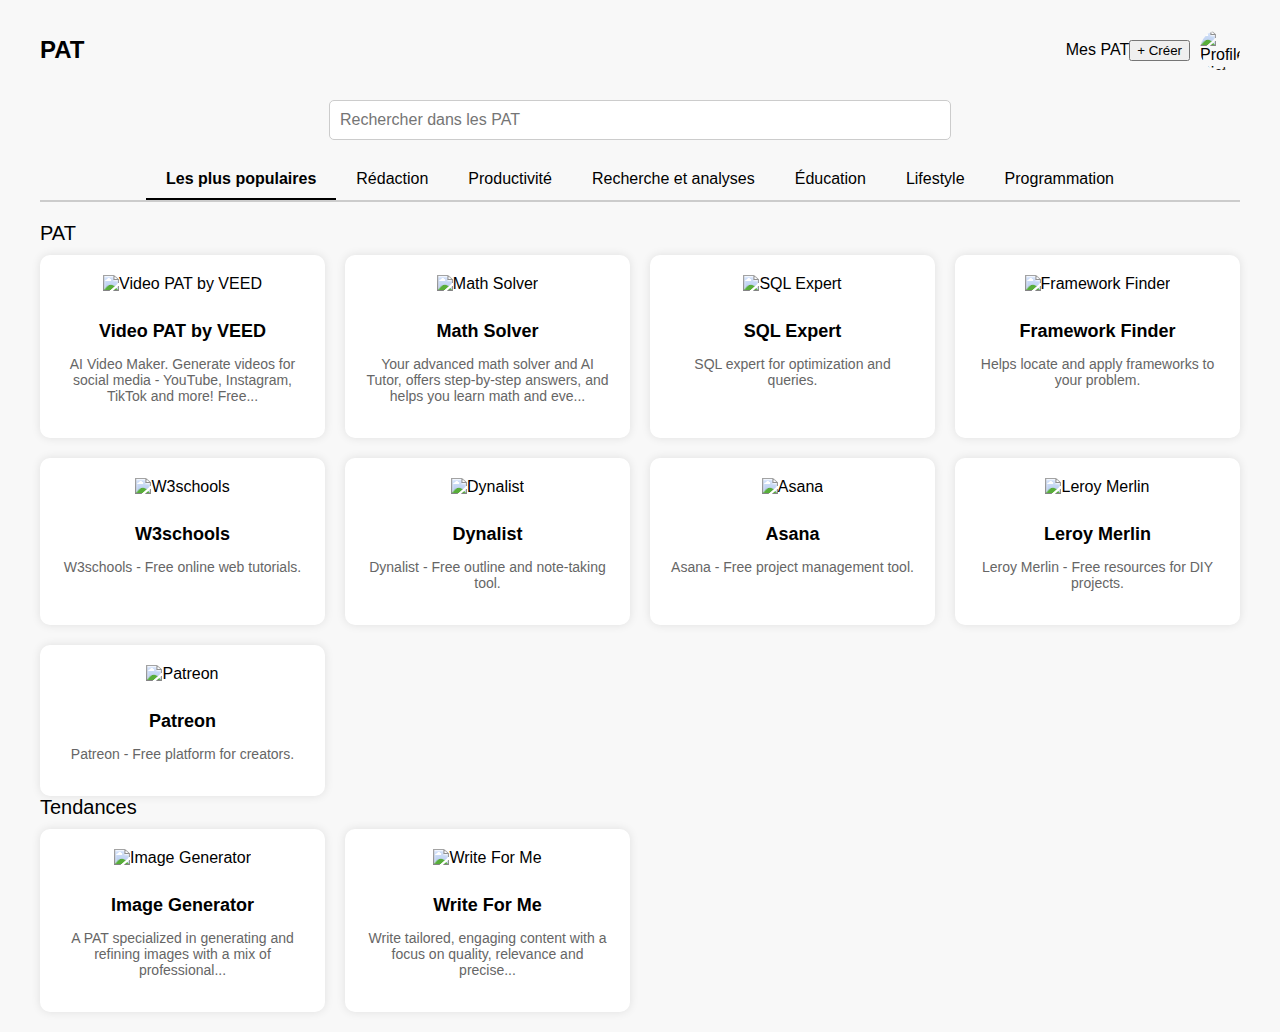
==== PAT/index.html @ 554b6277 "PAT" ====
<!DOCTYPE html>
<html lang="fr">
<head>
    <meta charset="UTF-8">
    <meta name="viewport" content="width=device-width, initial-scale=1.0">
    <title>PAT</title>
    <link rel="stylesheet" href="styles.css">
</head>
<body>
    <div class="container">
        <div class="header">
            <h1>PAT</h1>
            <div class="profile">
                <div>Mes PAT</div>
                <button>+ Créer</button>
                <img src="profile-picture-url" alt="Profile Picture">
            </div>
        </div>

        <div class="search-bar">
            <input type="text" id="search-input" placeholder="Rechercher dans les PAT">
        </div>

        <div class="tabs">
            <div class="tab active">Les plus populaires</div>
            <div class="tab">Rédaction</div>
            <div class="tab">Productivité</div>
            <div class="tab">Recherche et analyses</div>
            <div class="tab">Éducation</div>
            <div class="tab">Lifestyle</div>
            <div class="tab">Programmation</div>
        </div>

        <div class="section-title">PAT</div>
        <div id="popular-items" class="pat-grid"></div>

        <div class="section-title">Tendances</div>
        <div id="trending-items" class="pat-grid"></div>
    </div>

    <script src="scripts.js"></script>
</body>
</html>
---- PAT/styles.css ----
body {
    font-family: Arial, sans-serif;
    margin: 0;
    padding: 0;
    background-color: #f8f8f8;
}
.container {
    max-width: 1200px;
    margin: 0 auto;
    padding: 20px;
}
.header {
    display: flex;
    justify-content: space-between;
    align-items: center;
    padding: 10px 0;
}
.header h1 {
    font-size: 24px;
    margin: 0;
}
.header .profile {
    display: flex;
    align-items: center;
}
.profile img {
    border-radius: 50%;
    width: 40px;
    height: 40px;
    margin-left: 10px;
}
.search-bar {
    display: flex;
    justify-content: center;
    margin: 20px 0;
}
.search-bar input {
    width: 50%;
    padding: 10px;
    font-size: 16px;
    border: 1px solid #ccc;
    border-radius: 5px;
}
.tabs {
    display: flex;
    justify-content: center;
    border-bottom: 2px solid #ccc;
    margin-bottom: 20px;
}
.tabs div {
    padding: 10px 20px;
    cursor: pointer;
}
.tabs .active {
    border-bottom: 2px solid #000;
    font-weight: bold;
}
.section-title {
    font-size: 20px;
    margin-bottom: 10px;
}
.pat-grid {
    display: grid;
    grid-template-columns: repeat(4, 1fr);
    gap: 20px;
}
.pat-item {
    background: #fff;
    padding: 20px;
    border-radius: 10px;
    text-align: center;
    box-shadow: 0 0 10px rgba(0,0,0,0.1);
}
.pat-item img {
    width: 50px;
    height: 50px;
    margin-bottom: 10px;
}
.pat-item h3 {
    font-size: 18px;
    margin-bottom: 10px;
}
.pat-item p {
    font-size: 14px;
    color: #666;
}
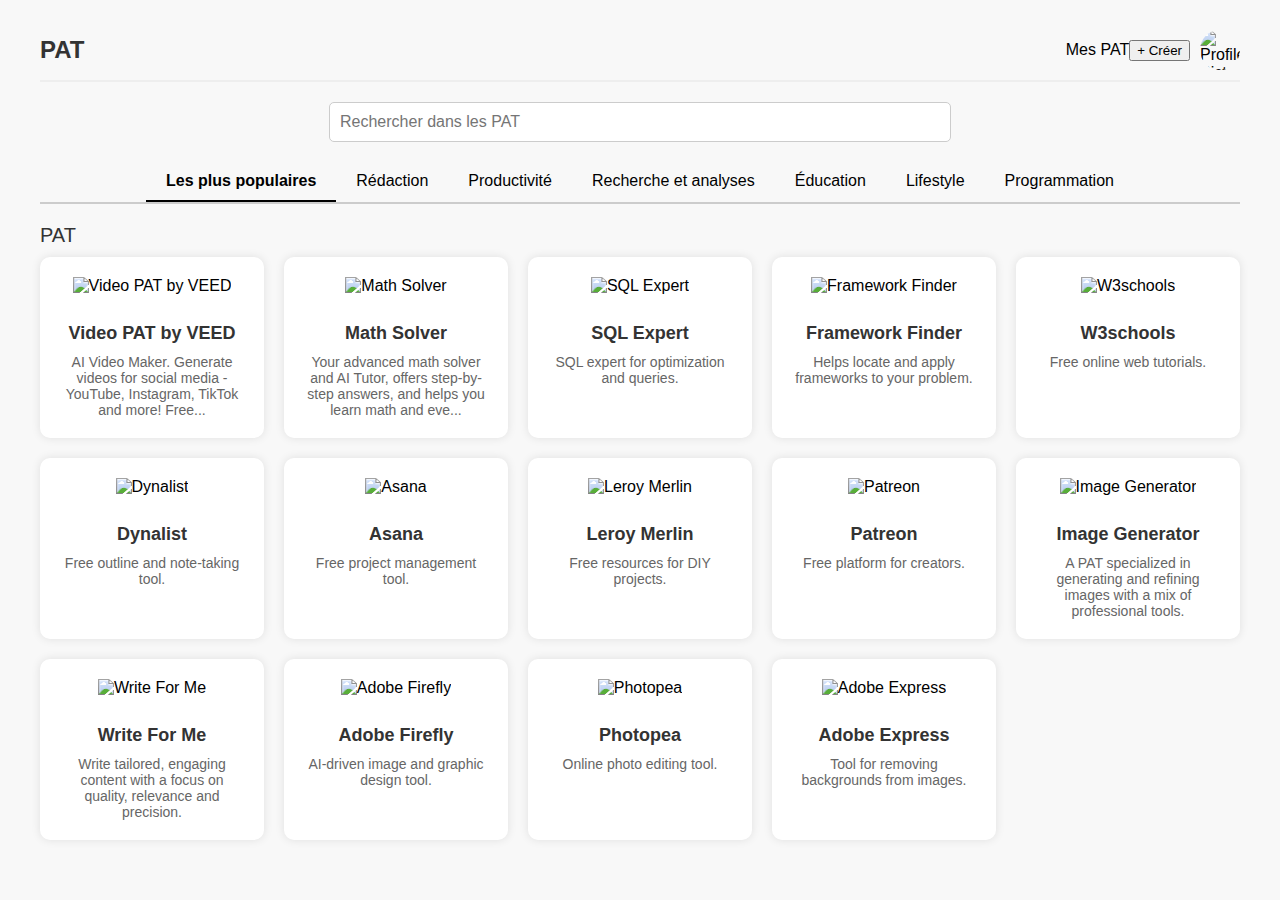
==== commit a4e93ef4: "recherche et sections" ====
--- a/PAT/index.html
+++ b/PAT/index.html
@@ -15,13 +15,18 @@
                 <button>+ Créer</button>
                 <img src="profile-picture-url" alt="Profile Picture">
             </div>
+            <div class="hamburger" id="hamburger">
+                <span></span>
+                <span></span>
+                <span></span>
+            </div>
         </div>
 
         <div class="search-bar">
             <input type="text" id="search-input" placeholder="Rechercher dans les PAT">
         </div>
 
-        <div class="tabs">
+        <div class="tabs" id="tabs">
             <div class="tab active">Les plus populaires</div>
             <div class="tab">Rédaction</div>
             <div class="tab">Productivité</div>
@@ -33,9 +38,6 @@
 
         <div class="section-title">PAT</div>
         <div id="popular-items" class="pat-grid"></div>
-
-        <div class="section-title">Tendances</div>
-        <div id="trending-items" class="pat-grid"></div>
     </div>
 
     <script src="scripts.js"></script>
--- a/PAT/styles.css
+++ b/PAT/styles.css
@@ -14,12 +14,15 @@
     justify-content: space-between;
     align-items: center;
     padding: 10px 0;
+    border-bottom: 2px solid #eee;
+    position: relative;
 }
 .header h1 {
     font-size: 24px;
     margin: 0;
+    color: #333;
 }
-.header .profile {
+.profile {
     display: flex;
     align-items: center;
 }
@@ -28,6 +31,20 @@
     width: 40px;
     height: 40px;
     margin-left: 10px;
+}
+.hamburger {
+    display: none;
+    flex-direction: column;
+    cursor: pointer;
+    padding: 10px;
+}
+.hamburger span {
+    background: #333;
+    border-radius: 2px;
+    display: block;
+    height: 3px;
+    margin: 5px 0;
+    width: 25px;
 }
 .search-bar {
     display: flex;
@@ -40,28 +57,40 @@
     font-size: 16px;
     border: 1px solid #ccc;
     border-radius: 5px;
+    transition: border-color 0.3s;
+}
+.search-bar input:focus {
+    border-color: #007BFF;
+    outline: none;
 }
 .tabs {
     display: flex;
     justify-content: center;
     border-bottom: 2px solid #ccc;
     margin-bottom: 20px;
+    flex-wrap: wrap;
 }
-.tabs div {
+.tabs .tab {
     padding: 10px 20px;
     cursor: pointer;
+    transition: color 0.3s, border-bottom 0.3s;
 }
 .tabs .active {
     border-bottom: 2px solid #000;
     font-weight: bold;
+    color: #000;
+}
+.tabs .tab:hover:not(.active) {
+    color: #007BFF;
 }
 .section-title {
     font-size: 20px;
     margin-bottom: 10px;
+    color: #333;
 }
 .pat-grid {
     display: grid;
-    grid-template-columns: repeat(4, 1fr);
+    grid-template-columns: repeat(auto-fit, minmax(200px, 1fr));
     gap: 20px;
 }
 .pat-item {
@@ -70,17 +99,51 @@
     border-radius: 10px;
     text-align: center;
     box-shadow: 0 0 10px rgba(0,0,0,0.1);
+    cursor: pointer;
+    transition: transform 0.3s, box-shadow 0.3s;
+}
+.pat-item:hover {
+    transform: translateY(-5px);
+    box-shadow: 0 0 15px rgba(0,0,0,0.2);
 }
 .pat-item img {
     width: 50px;
     height: 50px;
     margin-bottom: 10px;
+    transition: transform 0.3s;
+}
+.pat-item:hover img {
+    transform: scale(1.1);
 }
 .pat-item h3 {
     font-size: 18px;
     margin-bottom: 10px;
+    color: #333;
 }
 .pat-item p {
     font-size: 14px;
     color: #666;
+    margin: 0;
 }
+@media (max-width: 768px) {
+    .hamburger {
+        display: flex;
+    }
+    .tabs {
+        display: none;
+        flex-direction: column;
+        width: 100%;
+        background: #fff;
+        position: absolute;
+        top: 60px;
+        left: 0;
+        box-shadow: 0 0 10px rgba(0,0,0,0.1);
+    }
+    .tabs .tab {
+        padding: 15px;
+        border-bottom: 1px solid #eee;
+    }
+    .tabs.show {
+        display: flex;
+    }
+}
